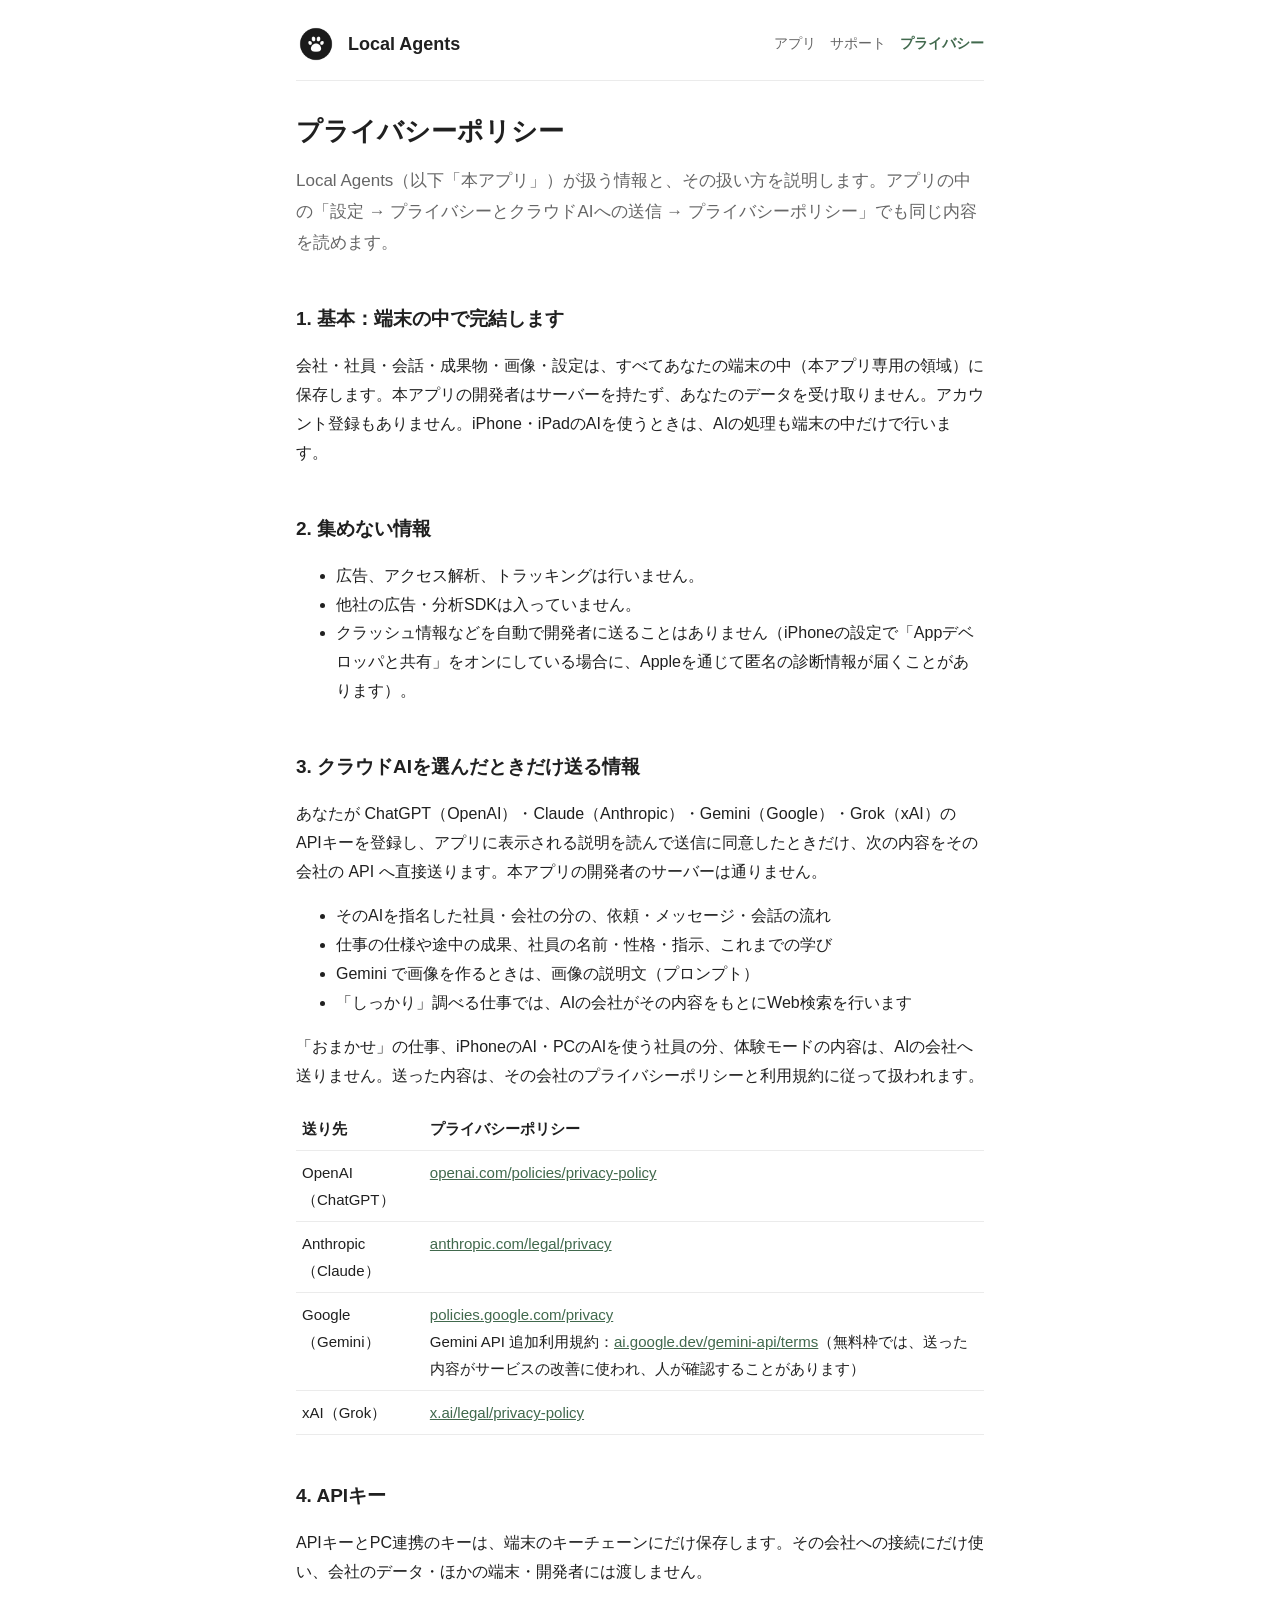
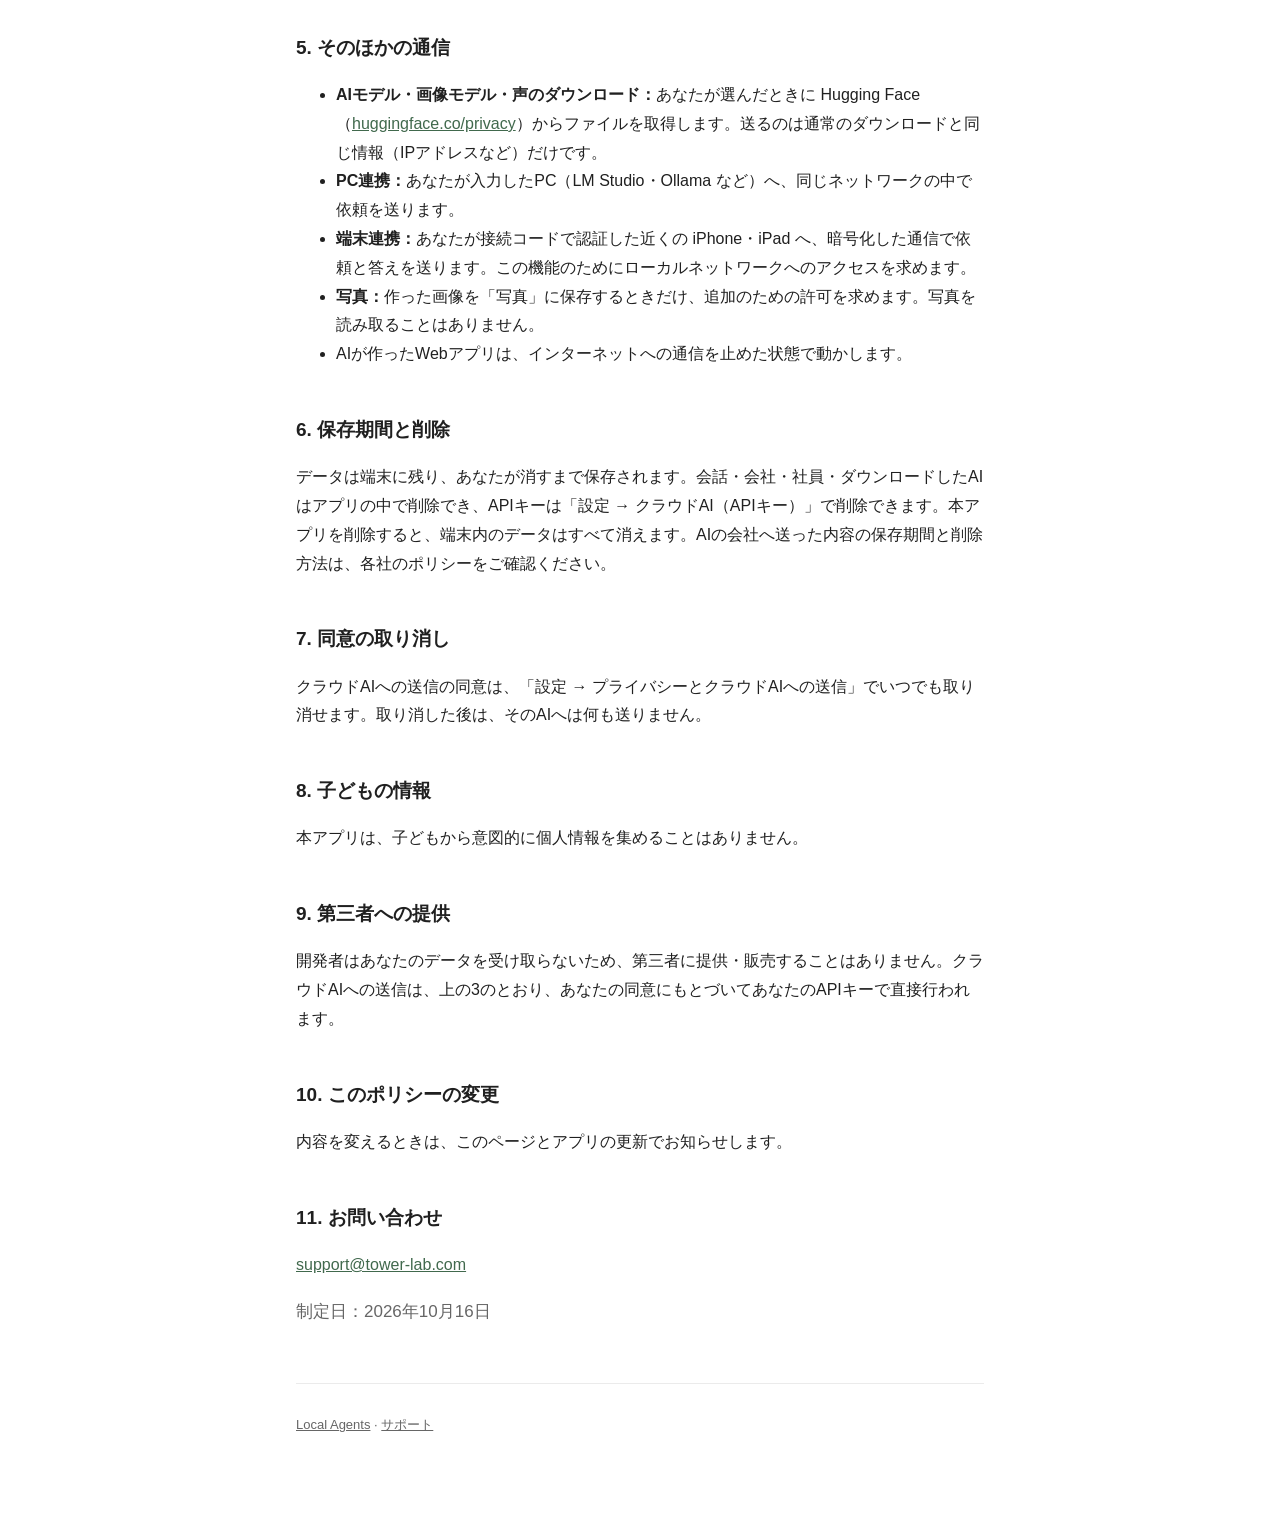
==== privacy.html @ b9d2a7a5 "Local Agents site" ====
<!doctype html>
<html lang="ja">
<head>
<meta charset="utf-8">
<meta name="viewport" content="width=device-width, initial-scale=1">
<title>プライバシーポリシー | Local Agents</title>
<meta name="description" content="Local Agents のプライバシーポリシー。データは端末の中に保存し、クラウドAIは同意したときだけ使います。">
<link rel="icon" href="icon.png">
<link rel="stylesheet" href="style.css">
</head>
<body>
<div class="wrap">
  <header class="site">
    <img src="icon.png" alt="">
    <a class="name" href="index.html">Local Agents</a>
    <nav>
      <a href="index.html">アプリ</a>
      <a href="support.html">サポート</a>
      <a href="privacy.html" aria-current="page">プライバシー</a>
    </nav>
  </header>

  <h1>プライバシーポリシー</h1>
  <p class="lead">Local Agents（以下「本アプリ」）が扱う情報と、その扱い方を説明します。アプリの中の「設定 → プライバシーとクラウドAIへの送信 → プライバシーポリシー」でも同じ内容を読めます。</p>

  <h2>1. 基本：端末の中で完結します</h2>
  <p>会社・社員・会話・成果物・画像・設定は、すべてあなたの端末の中（本アプリ専用の領域）に保存します。本アプリの開発者はサーバーを持たず、あなたのデータを受け取りません。アカウント登録もありません。iPhone・iPadのAIを使うときは、AIの処理も端末の中だけで行います。</p>

  <h2>2. 集めない情報</h2>
  <ul>
    <li>広告、アクセス解析、トラッキングは行いません。</li>
    <li>他社の広告・分析SDKは入っていません。</li>
    <li>クラッシュ情報などを自動で開発者に送ることはありません（iPhoneの設定で「Appデベロッパと共有」をオンにしている場合に、Appleを通じて匿名の診断情報が届くことがあります）。</li>
  </ul>

  <h2>3. クラウドAIを選んだときだけ送る情報</h2>
  <p>あなたが ChatGPT（OpenAI）・Claude（Anthropic）・Gemini（Google）・Grok（xAI）の APIキーを登録し、アプリに表示される説明を読んで送信に同意したときだけ、次の内容をその会社の API へ直接送ります。本アプリの開発者のサーバーは通りません。</p>
  <ul>
    <li>そのAIを指名した社員・会社の分の、依頼・メッセージ・会話の流れ</li>
    <li>仕事の仕様や途中の成果、社員の名前・性格・指示、これまでの学び</li>
    <li>Gemini で画像を作るときは、画像の説明文（プロンプト）</li>
    <li>「しっかり」調べる仕事では、AIの会社がその内容をもとにWeb検索を行います</li>
  </ul>
  <p>「おまかせ」の仕事、iPhoneのAI・PCのAIを使う社員の分、体験モードの内容は、AIの会社へ送りません。送った内容は、その会社のプライバシーポリシーと利用規約に従って扱われます。</p>
  <table>
    <tr><th>送り先</th><th>プライバシーポリシー</th></tr>
    <tr><td>OpenAI（ChatGPT）</td><td><a href="https://openai.com/policies/privacy-policy/">openai.com/policies/privacy-policy</a></td></tr>
    <tr><td>Anthropic（Claude）</td><td><a href="https://www.anthropic.com/legal/privacy">anthropic.com/legal/privacy</a></td></tr>
    <tr><td>Google（Gemini）</td><td><a href="https://policies.google.com/privacy">policies.google.com/privacy</a><br>Gemini API 追加利用規約：<a href="https://ai.google.dev/gemini-api/terms">ai.google.dev/gemini-api/terms</a>（無料枠では、送った内容がサービスの改善に使われ、人が確認することがあります）</td></tr>
    <tr><td>xAI（Grok）</td><td><a href="https://x.ai/legal/privacy-policy">x.ai/legal/privacy-policy</a></td></tr>
  </table>

  <h2>4. APIキー</h2>
  <p>APIキーとPC連携のキーは、端末のキーチェーンにだけ保存します。その会社への接続にだけ使い、会社のデータ・ほかの端末・開発者には渡しません。</p>

  <h2>5. そのほかの通信</h2>
  <ul>
    <li><strong>AIモデル・画像モデル・声のダウンロード：</strong>あなたが選んだときに Hugging Face（<a href="https://huggingface.co/privacy">huggingface.co/privacy</a>）からファイルを取得します。送るのは通常のダウンロードと同じ情報（IPアドレスなど）だけです。</li>
    <li><strong>PC連携：</strong>あなたが入力したPC（LM Studio・Ollama など）へ、同じネットワークの中で依頼を送ります。</li>
    <li><strong>端末連携：</strong>あなたが接続コードで認証した近くの iPhone・iPad へ、暗号化した通信で依頼と答えを送ります。この機能のためにローカルネットワークへのアクセスを求めます。</li>
    <li><strong>写真：</strong>作った画像を「写真」に保存するときだけ、追加のための許可を求めます。写真を読み取ることはありません。</li>
    <li>AIが作ったWebアプリは、インターネットへの通信を止めた状態で動かします。</li>
  </ul>

  <h2>6. 保存期間と削除</h2>
  <p>データは端末に残り、あなたが消すまで保存されます。会話・会社・社員・ダウンロードしたAIはアプリの中で削除でき、APIキーは「設定 → クラウドAI（APIキー）」で削除できます。本アプリを削除すると、端末内のデータはすべて消えます。AIの会社へ送った内容の保存期間と削除方法は、各社のポリシーをご確認ください。</p>

  <h2>7. 同意の取り消し</h2>
  <p>クラウドAIへの送信の同意は、「設定 → プライバシーとクラウドAIへの送信」でいつでも取り消せます。取り消した後は、そのAIへは何も送りません。</p>

  <h2>8. 子どもの情報</h2>
  <p>本アプリは、子どもから意図的に個人情報を集めることはありません。</p>

  <h2>9. 第三者への提供</h2>
  <p>開発者はあなたのデータを受け取らないため、第三者に提供・販売することはありません。クラウドAIへの送信は、上の3のとおり、あなたの同意にもとづいてあなたのAPIキーで直接行われます。</p>

  <h2>10. このポリシーの変更</h2>
  <p>内容を変えるときは、このページとアプリの更新でお知らせします。</p>

  <h2>11. お問い合わせ</h2>
  <p><a href="mailto:support@tower-lab.com">support@tower-lab.com</a></p>

  <p class="lead">制定日：2026年10月16日</p>

  <footer>
    <p><a href="index.html">Local Agents</a> · <a href="support.html">サポート</a></p>
  </footer>
</div>
</body>
</html>
---- style.css ----
:root {
  --bg: #ffffff;
  --ink: #202020;
  --muted: #666666;
  --line: #ebebeb;
  --surface: #f5f5f5;
  --accent: #41694d;
  --mint: #e7eee7;
}
@media (prefers-color-scheme: dark) {
  :root {
    --bg: #141614;
    --ink: #ecefec;
    --muted: #a6aca6;
    --line: #2b302b;
    --surface: #1e221e;
    --accent: #8fc29e;
    --mint: #233026;
  }
}
* { box-sizing: border-box; }
html { -webkit-text-size-adjust: 100%; }
body {
  margin: 0;
  background: var(--bg);
  color: var(--ink);
  font-family: -apple-system, BlinkMacSystemFont, "Hiragino Sans", "Hiragino Kaku Gothic ProN", "Noto Sans JP", "Yu Gothic", sans-serif;
  font-size: 16px;
  line-height: 1.8;
}
.wrap { max-width: 720px; margin: 0 auto; padding: 24px 16px 64px; }
header.site { display: flex; align-items: center; gap: 12px; padding-bottom: 16px; border-bottom: 1px solid var(--line); }
header.site img { width: 40px; height: 40px; border-radius: 10px; }
header.site a.name { font-weight: 700; color: var(--ink); text-decoration: none; font-size: 18px; }
nav { margin-left: auto; display: flex; gap: 14px; font-size: 14px; flex-wrap: wrap; }
nav a { color: var(--muted); text-decoration: none; }
nav a[aria-current="page"] { color: var(--accent); font-weight: 600; }
h1 { font-size: 26px; line-height: 1.4; margin: 32px 0 8px; }
h2 { font-size: 19px; margin: 36px 0 8px; padding-top: 8px; }
h3 { font-size: 16px; margin: 24px 0 4px; }
p, li { overflow-wrap: anywhere; }
a { color: var(--accent); }
.lead { color: var(--muted); font-size: 17px; }
.hero { text-align: center; padding: 40px 0 16px; }
.hero img { width: 112px; height: 112px; border-radius: 26px; box-shadow: 0 6px 24px rgba(0,0,0,.12); }
.hero h1 { margin-top: 20px; }
.cards { display: grid; grid-template-columns: 1fr; gap: 12px; margin: 24px 0; }
@media (min-width: 600px) { .cards { grid-template-columns: 1fr 1fr; } }
.card { background: var(--surface); border-radius: 16px; padding: 16px 18px; }
.card h3 { margin-top: 0; }
.card p { margin: 0; color: var(--muted); font-size: 15px; }
.note { background: var(--mint); border-radius: 12px; padding: 12px 16px; font-size: 15px; }
table { width: 100%; border-collapse: collapse; font-size: 15px; }
th, td { text-align: left; padding: 8px 6px; border-bottom: 1px solid var(--line); vertical-align: top; }
details { border-bottom: 1px solid var(--line); padding: 10px 0; }
summary { cursor: pointer; font-weight: 600; }
footer { margin-top: 56px; padding-top: 16px; border-top: 1px solid var(--line); color: var(--muted); font-size: 13px; }
footer a { color: var(--muted); }
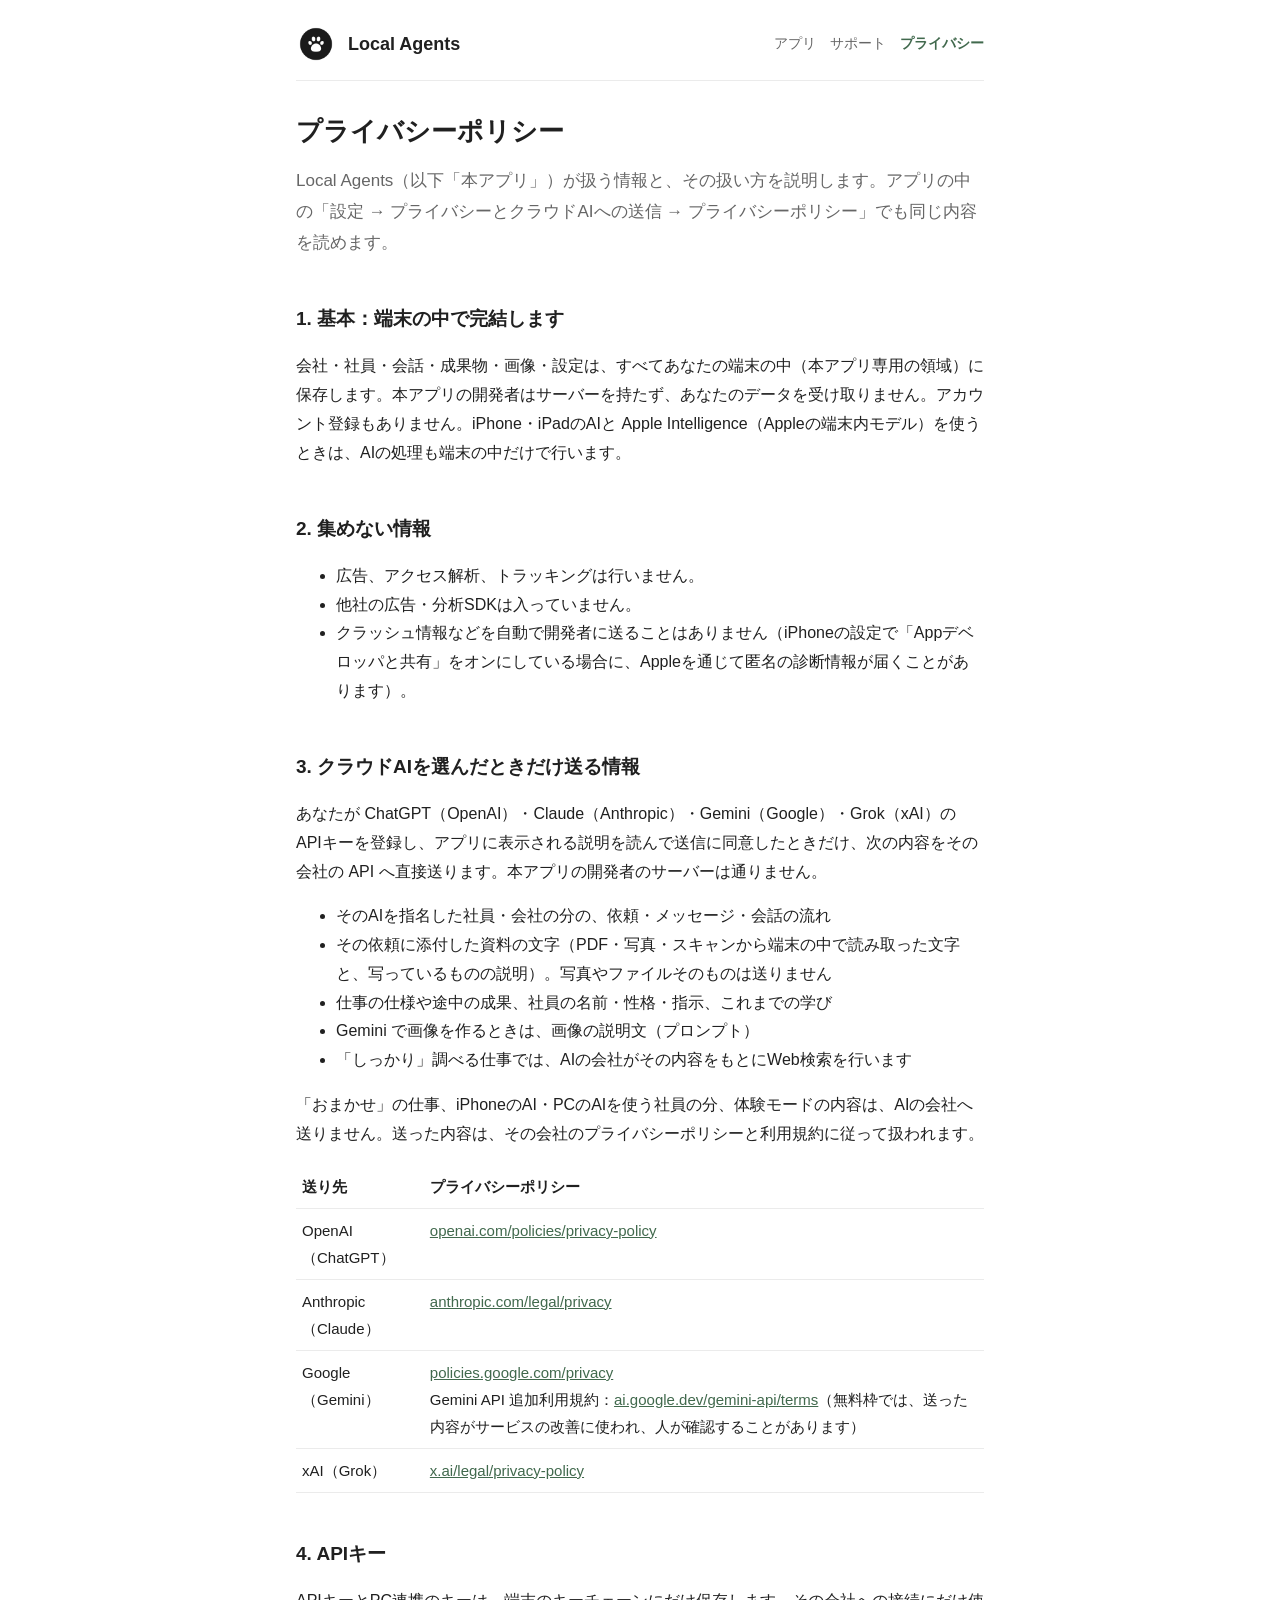
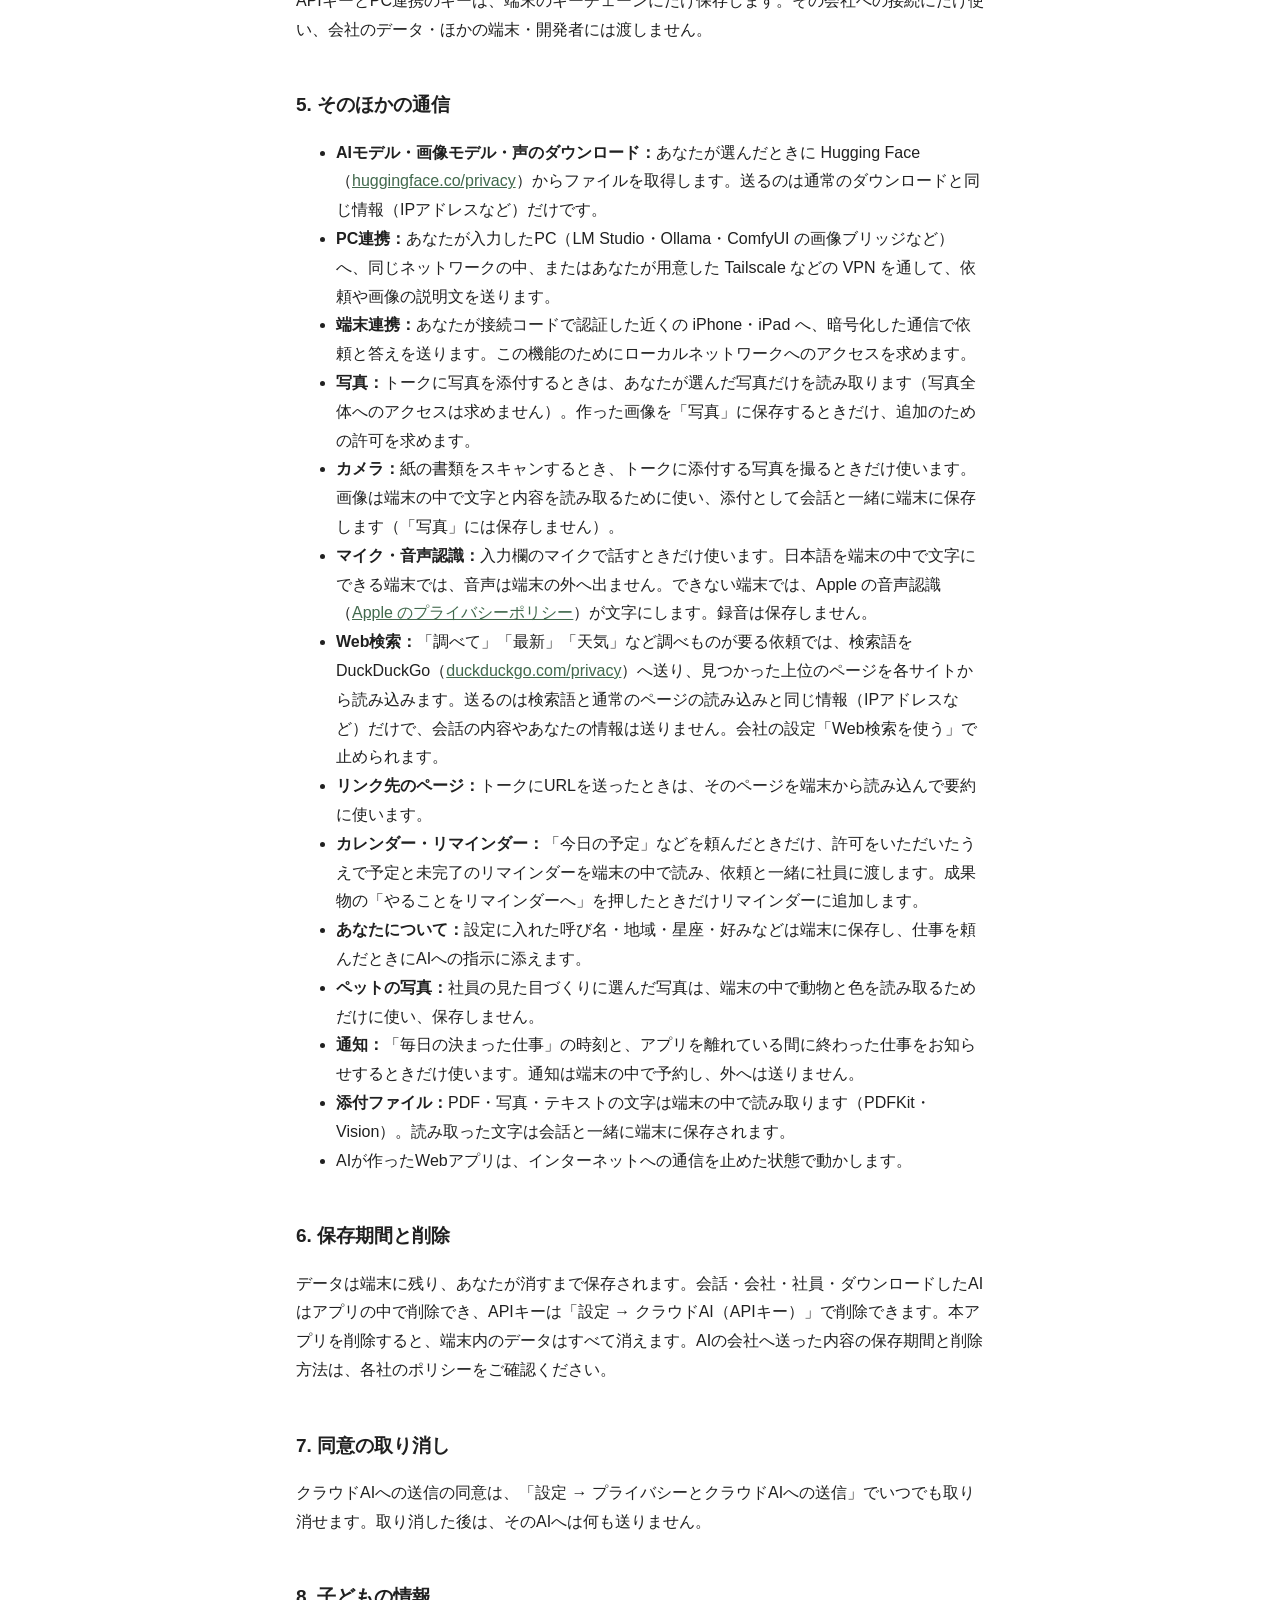
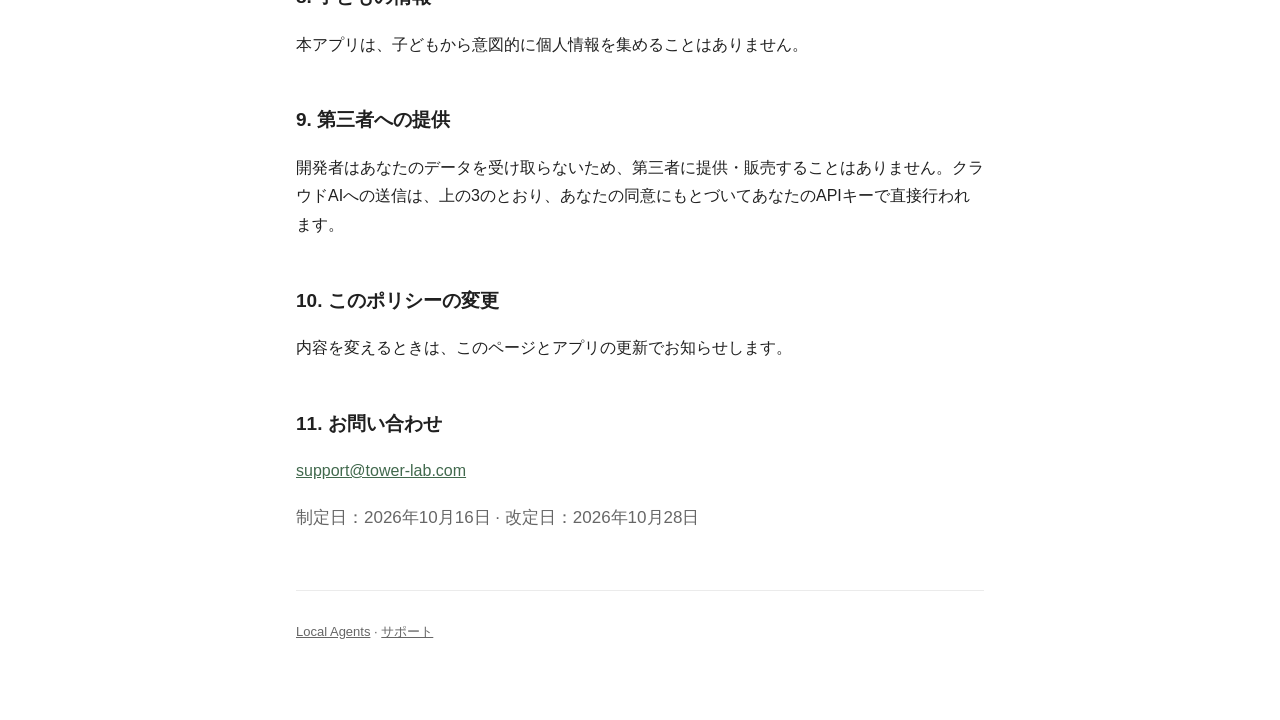
==== commit 61d613d2: "プライバシーポリシーを1.1の機能に合わせて改定 Co-Authored-By: Claude Opus 5.5 <noreply@anthropic.com>" ====
--- a/privacy.html
+++ b/privacy.html
@@ -24,7 +24,7 @@
   <p class="lead">Local Agents（以下「本アプリ」）が扱う情報と、その扱い方を説明します。アプリの中の「設定 → プライバシーとクラウドAIへの送信 → プライバシーポリシー」でも同じ内容を読めます。</p>
 
   <h2>1. 基本：端末の中で完結します</h2>
-  <p>会社・社員・会話・成果物・画像・設定は、すべてあなたの端末の中（本アプリ専用の領域）に保存します。本アプリの開発者はサーバーを持たず、あなたのデータを受け取りません。アカウント登録もありません。iPhone・iPadのAIを使うときは、AIの処理も端末の中だけで行います。</p>
+  <p>会社・社員・会話・成果物・画像・設定は、すべてあなたの端末の中（本アプリ専用の領域）に保存します。本アプリの開発者はサーバーを持たず、あなたのデータを受け取りません。アカウント登録もありません。iPhone・iPadのAIと Apple Intelligence（Appleの端末内モデル）を使うときは、AIの処理も端末の中だけで行います。</p>
 
   <h2>2. 集めない情報</h2>
   <ul>
@@ -37,6 +37,7 @@
   <p>あなたが ChatGPT（OpenAI）・Claude（Anthropic）・Gemini（Google）・Grok（xAI）の APIキーを登録し、アプリに表示される説明を読んで送信に同意したときだけ、次の内容をその会社の API へ直接送ります。本アプリの開発者のサーバーは通りません。</p>
   <ul>
     <li>そのAIを指名した社員・会社の分の、依頼・メッセージ・会話の流れ</li>
+    <li>その依頼に添付した資料の文字（PDF・写真・スキャンから端末の中で読み取った文字と、写っているものの説明）。写真やファイルそのものは送りません</li>
     <li>仕事の仕様や途中の成果、社員の名前・性格・指示、これまでの学び</li>
     <li>Gemini で画像を作るときは、画像の説明文（プロンプト）</li>
     <li>「しっかり」調べる仕事では、AIの会社がその内容をもとにWeb検索を行います</li>
@@ -56,9 +57,18 @@
   <h2>5. そのほかの通信</h2>
   <ul>
     <li><strong>AIモデル・画像モデル・声のダウンロード：</strong>あなたが選んだときに Hugging Face（<a href="https://huggingface.co/privacy">huggingface.co/privacy</a>）からファイルを取得します。送るのは通常のダウンロードと同じ情報（IPアドレスなど）だけです。</li>
-    <li><strong>PC連携：</strong>あなたが入力したPC（LM Studio・Ollama など）へ、同じネットワークの中で依頼を送ります。</li>
+    <li><strong>PC連携：</strong>あなたが入力したPC（LM Studio・Ollama・ComfyUI の画像ブリッジなど）へ、同じネットワークの中、またはあなたが用意した Tailscale などの VPN を通して、依頼や画像の説明文を送ります。</li>
     <li><strong>端末連携：</strong>あなたが接続コードで認証した近くの iPhone・iPad へ、暗号化した通信で依頼と答えを送ります。この機能のためにローカルネットワークへのアクセスを求めます。</li>
-    <li><strong>写真：</strong>作った画像を「写真」に保存するときだけ、追加のための許可を求めます。写真を読み取ることはありません。</li>
+    <li><strong>写真：</strong>トークに写真を添付するときは、あなたが選んだ写真だけを読み取ります（写真全体へのアクセスは求めません）。作った画像を「写真」に保存するときだけ、追加のための許可を求めます。</li>
+    <li><strong>カメラ：</strong>紙の書類をスキャンするとき、トークに添付する写真を撮るときだけ使います。画像は端末の中で文字と内容を読み取るために使い、添付として会話と一緒に端末に保存します（「写真」には保存しません）。</li>
+    <li><strong>マイク・音声認識：</strong>入力欄のマイクで話すときだけ使います。日本語を端末の中で文字にできる端末では、音声は端末の外へ出ません。できない端末では、Apple の音声認識（<a href="https://www.apple.com/legal/privacy/">Apple のプライバシーポリシー</a>）が文字にします。録音は保存しません。</li>
+    <li><strong>Web検索：</strong>「調べて」「最新」「天気」など調べものが要る依頼では、検索語を DuckDuckGo（<a href="https://duckduckgo.com/privacy">duckduckgo.com/privacy</a>）へ送り、見つかった上位のページを各サイトから読み込みます。送るのは検索語と通常のページの読み込みと同じ情報（IPアドレスなど）だけで、会話の内容やあなたの情報は送りません。会社の設定「Web検索を使う」で止められます。</li>
+    <li><strong>リンク先のページ：</strong>トークにURLを送ったときは、そのページを端末から読み込んで要約に使います。</li>
+    <li><strong>カレンダー・リマインダー：</strong>「今日の予定」などを頼んだときだけ、許可をいただいたうえで予定と未完了のリマインダーを端末の中で読み、依頼と一緒に社員に渡します。成果物の「やることをリマインダーへ」を押したときだけリマインダーに追加します。</li>
+    <li><strong>あなたについて：</strong>設定に入れた呼び名・地域・星座・好みなどは端末に保存し、仕事を頼んだときにAIへの指示に添えます。</li>
+    <li><strong>ペットの写真：</strong>社員の見た目づくりに選んだ写真は、端末の中で動物と色を読み取るためだけに使い、保存しません。</li>
+    <li><strong>通知：</strong>「毎日の決まった仕事」の時刻と、アプリを離れている間に終わった仕事をお知らせするときだけ使います。通知は端末の中で予約し、外へは送りません。</li>
+    <li><strong>添付ファイル：</strong>PDF・写真・テキストの文字は端末の中で読み取ります（PDFKit・Vision）。読み取った文字は会話と一緒に端末に保存されます。</li>
     <li>AIが作ったWebアプリは、インターネットへの通信を止めた状態で動かします。</li>
   </ul>
 
@@ -80,7 +90,7 @@
   <h2>11. お問い合わせ</h2>
   <p><a href="mailto:support@tower-lab.com">support@tower-lab.com</a></p>
 
-  <p class="lead">制定日：2026年10月16日</p>
+  <p class="lead">制定日：2026年10月16日 · 改定日：2026年10月28日</p>
 
   <footer>
     <p><a href="index.html">Local Agents</a> · <a href="support.html">サポート</a></p>
